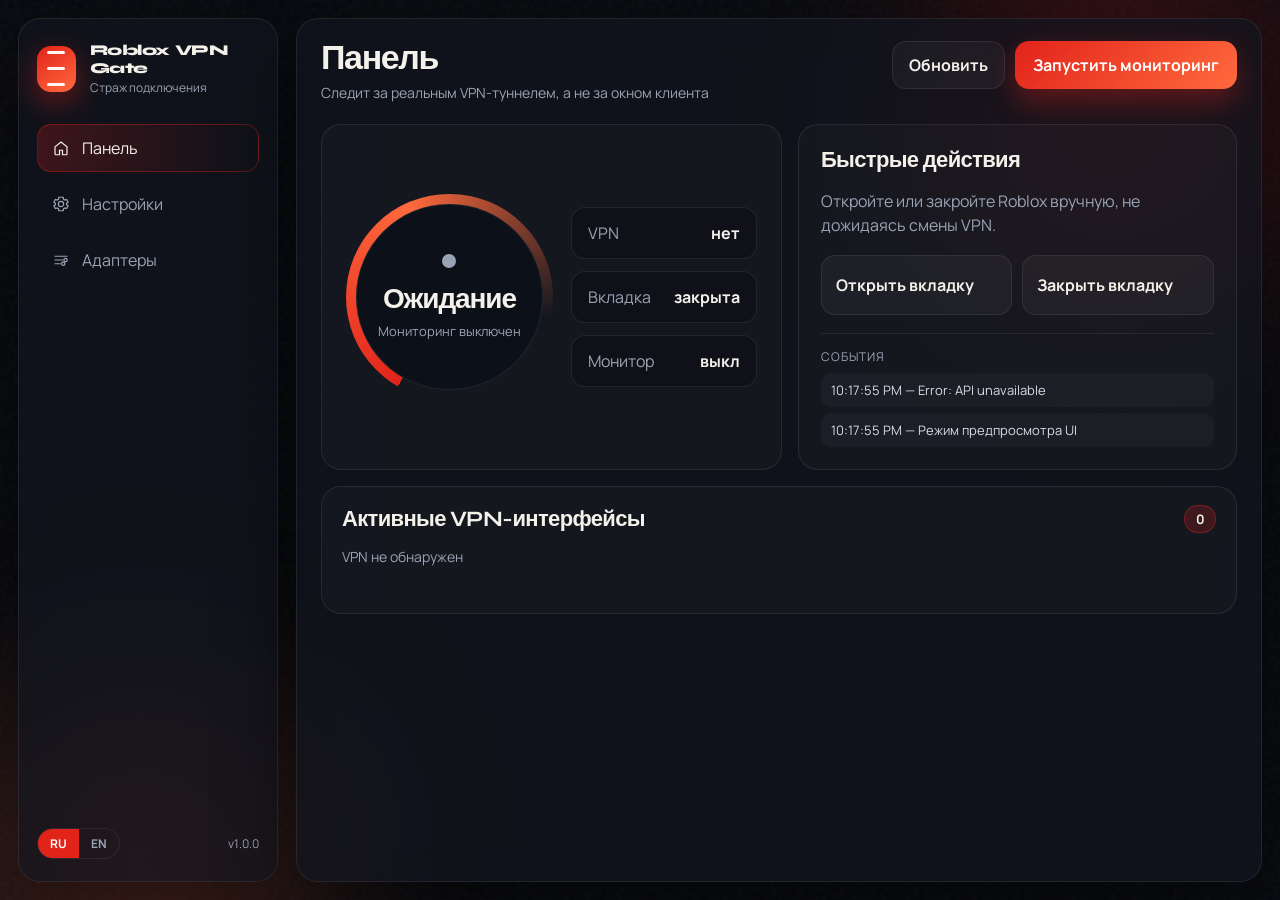
==== ui/index.html @ f5e4d919 "Добавлен Roblox VPN Gate: мониторинг VPN-туннеля и HTML UI. Приложение открывает вкладку Roblox при " ====
<!DOCTYPE html>
<html lang="ru">
<head>
  <meta charset="UTF-8" />
  <meta name="viewport" content="width=device-width, initial-scale=1.0" />
  <title>Roblox VPN Gate</title>
  <link rel="preconnect" href="https://fonts.googleapis.com" />
  <link rel="preconnect" href="https://fonts.gstatic.com" crossorigin />
  <link href="https://fonts.googleapis.com/css2?family=Syne:wght@500;600;700;800&family=Manrope:wght@400;500;600;700&display=swap" rel="stylesheet" />
  <link rel="stylesheet" href="styles.css" />
</head>
<body>
  <div class="noise" aria-hidden="true"></div>
  <div class="orb orb-a" aria-hidden="true"></div>
  <div class="orb orb-b" aria-hidden="true"></div>

  <div class="app">
    <aside class="rail">
      <div class="brand">
        <div class="brand-mark" aria-hidden="true">
          <span></span><span></span><span></span>
        </div>
        <div>
          <div class="brand-name">Roblox VPN Gate</div>
          <div class="brand-sub" id="brandSub">Страж подключения</div>
        </div>
      </div>

      <nav class="nav">
        <button class="nav-btn active" data-view="dashboard" type="button">
          <svg viewBox="0 0 24 24" fill="none"><path d="M4 10.5 12 4l8 6.5V20a1 1 0 0 1-1 1h-5v-6H10v6H5a1 1 0 0 1-1-1v-9.5Z" stroke="currentColor" stroke-width="1.6"/></svg>
          <span data-i18n="nav_dash">Панель</span>
        </button>
        <button class="nav-btn" data-view="settings" type="button">
          <svg viewBox="0 0 24 24" fill="none"><path d="M12 15.5a3.5 3.5 0 1 0 0-7 3.5 3.5 0 0 0 0 7Z" stroke="currentColor" stroke-width="1.6"/><path d="M19.4 13a7.8 7.8 0 0 0 .05-2l2.05-1.55-2-3.46-2.4.8a7.7 7.7 0 0 0-1.73-1L15 3h-6l-.37 2.79a7.7 7.7 0 0 0-1.73 1l-2.4-.8-2 3.46L4.55 11a7.8 7.8 0 0 0 0 2L2.5 14.55l2 3.46 2.4-.8a7.7 7.7 0 0 0 1.73 1L9 21h6l.37-2.79a7.7 7.7 0 0 0 1.73-1l2.4.8 2-3.46L19.4 13Z" stroke="currentColor" stroke-width="1.6"/></svg>
          <span data-i18n="nav_settings">Настройки</span>
        </button>
        <button class="nav-btn" data-view="adapters" type="button">
          <svg viewBox="0 0 24 24" fill="none"><path d="M4 7h16M4 12h10M4 17h7" stroke="currentColor" stroke-width="1.6" stroke-linecap="round"/><circle cx="18" cy="12" r="2.2" stroke="currentColor" stroke-width="1.6"/><circle cx="15" cy="17" r="2.2" stroke="currentColor" stroke-width="1.6"/></svg>
          <span data-i18n="nav_adapters">Адаптеры</span>
        </button>
      </nav>

      <div class="rail-foot">
        <div class="lang-switch" role="group" aria-label="Language">
          <button type="button" data-lang="ru" class="active">RU</button>
          <button type="button" data-lang="en">EN</button>
        </div>
        <div class="version">v1.0.0</div>
      </div>
    </aside>

    <main class="stage">
      <header class="topbar">
        <div>
          <h1 id="viewTitle">Панель</h1>
          <p id="viewHint">Следит за реальным VPN-туннелем, а не за окном клиента</p>
        </div>
        <div class="top-actions">
          <button id="btnRefresh" class="ghost-btn" type="button" data-i18n="refresh">Обновить</button>
          <button id="btnToggleMonitor" class="primary-btn" type="button">Запустить мониторинг</button>
        </div>
      </header>

      <section class="view active" id="view-dashboard">
        <div class="hero-grid">
          <article class="status-panel">
            <div class="status-ring" id="statusRing" data-state="idle">
              <div class="ring-core">
                <div class="pulse"></div>
                <div class="state-label" id="stateLabel">Ожидание</div>
                <div class="state-sub" id="stateSub">Мониторинг выключен</div>
              </div>
            </div>
            <div class="status-meta">
              <div class="meta-row">
                <span data-i18n="meta_vpn">VPN</span>
                <strong id="vpnBadge">—</strong>
              </div>
              <div class="meta-row">
                <span data-i18n="meta_browser">Вкладка</span>
                <strong id="browserBadge">закрыта</strong>
              </div>
              <div class="meta-row">
                <span data-i18n="meta_monitor">Монитор</span>
                <strong id="monitorBadge">выкл</strong>
              </div>
            </div>
          </article>

          <article class="action-panel">
            <h2 data-i18n="quick_title">Быстрые действия</h2>
            <p data-i18n="quick_hint">Откройте или закройте Roblox вручную, не дожидаясь смены VPN.</p>
            <div class="action-row">
              <button id="btnOpen" class="tile-btn" type="button">
                <span data-i18n="open_tab">Открыть вкладку</span>
              </button>
              <button id="btnClose" class="tile-btn danger" type="button">
                <span data-i18n="close_tab">Закрыть вкладку</span>
              </button>
            </div>
            <div class="log-box">
              <div class="log-title" data-i18n="events">События</div>
              <ul id="eventLog"></ul>
            </div>
          </article>
        </div>

        <article class="adapters-live">
          <div class="section-head">
            <h2 data-i18n="active_vpn">Активные VPN-интерфейсы</h2>
            <span class="chip" id="vpnCount">0</span>
          </div>
          <div id="vpnList" class="pill-list empty">
            <div class="empty-note" data-i18n="no_vpn">VPN не обнаружен</div>
          </div>
        </article>
      </section>

      <section class="view" id="view-settings">
        <form id="settingsForm" class="settings-grid" autocomplete="off">
          <label class="field">
            <span data-i18n="set_url">URL для открытия</span>
            <input name="url" type="url" required />
          </label>

          <label class="field">
            <span data-i18n="set_interval">Интервал опроса (сек)</span>
            <input name="poll_interval_sec" type="number" min="0.5" max="30" step="0.1" />
          </label>

          <label class="field">
            <span data-i18n="set_browser">Браузер</span>
            <select name="browser">
              <option value="chrome">Google Chrome</option>
              <option value="edge">Microsoft Edge</option>
            </select>
          </label>

          <label class="field">
            <span data-i18n="set_theme">Тема</span>
            <select name="theme">
              <option value="midnight">Midnight Arena</option>
              <option value="ember">Ember Forge</option>
              <option value="ice">Ice Tunnel</option>
            </select>
          </label>

          <label class="field wide">
            <span data-i18n="set_keywords">Доп. ключевые слова адаптеров (через запятую)</span>
            <input name="custom_adapter_keywords" type="text" placeholder="myvpn, company-tun" />
          </label>

          <label class="field wide">
            <span data-i18n="set_ignore">Игнорировать адаптеры (через запятую)</span>
            <input name="ignore_adapters" type="text" placeholder=" eth0, Wi-Fi" />
          </label>

          <div class="toggles">
            <label class="toggle"><input type="checkbox" name="auto_start_monitor" /><span data-i18n="set_autostart">Автозапуск мониторинга</span></label>
            <label class="toggle"><input type="checkbox" name="open_on_connect" /><span data-i18n="set_open">Открывать вкладку при подключении VPN</span></label>
            <label class="toggle"><input type="checkbox" name="close_on_disconnect" /><span data-i18n="set_close">Закрывать вкладку при отключении VPN</span></label>
            <label class="toggle"><input type="checkbox" name="notify_on_change" /><span data-i18n="set_notify">Показывать события в журнале</span></label>
          </div>

          <div class="form-actions">
            <button type="submit" class="primary-btn" data-i18n="save">Сохранить</button>
            <span id="saveHint" class="save-hint"></span>
          </div>
        </form>
      </section>

      <section class="view" id="view-adapters">
        <div class="section-head">
          <h2 data-i18n="all_adapters">Все сетевые адаптеры</h2>
          <button id="btnScan" class="ghost-btn" type="button" data-i18n="scan">Сканировать</button>
        </div>
        <div id="adapterTable" class="adapter-table"></div>
      </section>
    </main>
  </div>

  <script src="app.js"></script>
</body>
</html>
---- ui/styles.css ----
:root {
  --bg: #07090e;
  --bg-elev: rgba(18, 22, 31, 0.72);
  --line: rgba(255, 255, 255, 0.08);
  --text: #f4f1ea;
  --muted: #9aa3b5;
  --accent: #e2231a;
  --accent-2: #ff6a3d;
  --ok: #3dde9b;
  --warn: #ffc857;
  --danger: #ff4d6d;
  --shadow: 0 30px 80px rgba(0, 0, 0, 0.45);
  --radius: 22px;
  --font-display: "Syne", sans-serif;
  --font-body: "Manrope", sans-serif;
}

html[data-theme="ember"] {
  --bg: #120806;
  --accent: #ff4d1a;
  --accent-2: #ffb347;
  --bg-elev: rgba(36, 16, 10, 0.75);
}

html[data-theme="ice"] {
  --bg: #071018;
  --accent: #2ec5ff;
  --accent-2: #7ef0d4;
  --ok: #7ef0d4;
  --bg-elev: rgba(10, 24, 36, 0.75);
}

* { box-sizing: border-box; }
html, body {
  margin: 0;
  min-height: 100%;
  background: var(--bg);
  color: var(--text);
  font-family: var(--font-body);
  overflow: hidden;
}

body {
  position: relative;
}

.noise {
  pointer-events: none;
  position: fixed;
  inset: 0;
  opacity: 0.05;
  background-image: url("data:image/svg+xml,%3Csvg viewBox='0 0 200 200' xmlns='http://www.w3.org/2000/svg'%3E%3Cfilter id='n'%3E%3CfeTurbulence type='fractalNoise' baseFrequency='0.85' numOctaves='4' stitchTiles='stitch'/%3E%3C/filter%3E%3Crect width='100%25' height='100%25' filter='url(%23n)'/%3E%3C/svg%3E");
  z-index: 0;
}

.orb {
  position: fixed;
  width: 42vw;
  height: 42vw;
  border-radius: 50%;
  filter: blur(80px);
  opacity: 0.35;
  z-index: 0;
  animation: drift 14s ease-in-out infinite alternate;
}
.orb-a {
  top: -12vw;
  right: -8vw;
  background: radial-gradient(circle, var(--accent), transparent 70%);
}
.orb-b {
  bottom: -18vw;
  left: -10vw;
  background: radial-gradient(circle, var(--accent-2), transparent 70%);
  animation-duration: 18s;
}

@keyframes drift {
  from { transform: translate3d(0, 0, 0) scale(1); }
  to { transform: translate3d(-4%, 6%, 0) scale(1.08); }
}

.app {
  position: relative;
  z-index: 1;
  display: grid;
  grid-template-columns: 260px 1fr;
  height: 100vh;
  padding: 18px;
  gap: 18px;
}

.rail, .stage {
  background: var(--bg-elev);
  border: 1px solid var(--line);
  border-radius: var(--radius);
  backdrop-filter: blur(18px);
  box-shadow: var(--shadow);
}

.rail {
  display: flex;
  flex-direction: column;
  padding: 22px 18px;
}

.brand {
  display: flex;
  gap: 14px;
  align-items: center;
  margin-bottom: 28px;
}

.brand-mark {
  width: 46px;
  height: 46px;
  border-radius: 14px;
  background: linear-gradient(145deg, var(--accent), var(--accent-2));
  display: grid;
  place-items: center;
  gap: 3px;
  box-shadow: 0 10px 30px color-mix(in srgb, var(--accent) 45%, transparent);
}
.brand-mark span {
  display: block;
  width: 18px;
  height: 3px;
  background: #fff;
  border-radius: 99px;
  opacity: 0.95;
}

.brand-name {
  font-family: var(--font-display);
  font-weight: 800;
  letter-spacing: -0.03em;
  font-size: 15px;
}
.brand-sub {
  color: var(--muted);
  font-size: 12px;
  margin-top: 2px;
}

.nav {
  display: flex;
  flex-direction: column;
  gap: 8px;
}

.nav-btn {
  appearance: none;
  border: 1px solid transparent;
  background: transparent;
  color: var(--muted);
  display: flex;
  align-items: center;
  gap: 12px;
  padding: 12px 14px;
  border-radius: 14px;
  cursor: pointer;
  font: inherit;
  transition: 0.2s ease;
}
.nav-btn svg { width: 18px; height: 18px; }
.nav-btn:hover { color: var(--text); background: rgba(255,255,255,0.03); }
.nav-btn.active {
  color: var(--text);
  background: linear-gradient(90deg, color-mix(in srgb, var(--accent) 22%, transparent), transparent);
  border-color: color-mix(in srgb, var(--accent) 35%, transparent);
}

.rail-foot {
  margin-top: auto;
  display: flex;
  justify-content: space-between;
  align-items: center;
  gap: 10px;
}
.lang-switch {
  display: inline-flex;
  border: 1px solid var(--line);
  border-radius: 999px;
  overflow: hidden;
}
.lang-switch button {
  border: 0;
  background: transparent;
  color: var(--muted);
  padding: 6px 12px;
  cursor: pointer;
  font: inherit;
  font-size: 12px;
  font-weight: 700;
}
.lang-switch button.active {
  background: var(--accent);
  color: white;
}
.version { color: var(--muted); font-size: 12px; }

.stage {
  padding: 22px 24px 24px;
  overflow: auto;
}

.topbar {
  display: flex;
  justify-content: space-between;
  gap: 16px;
  align-items: flex-start;
  margin-bottom: 22px;
}
.topbar h1 {
  margin: 0;
  font-family: var(--font-display);
  font-size: 34px;
  letter-spacing: -0.04em;
  line-height: 1;
}
.topbar p {
  margin: 8px 0 0;
  color: var(--muted);
  font-size: 14px;
}
.top-actions { display: flex; gap: 10px; flex-wrap: wrap; }

.primary-btn, .ghost-btn, .tile-btn {
  border: 0;
  cursor: pointer;
  font: inherit;
  font-weight: 700;
  border-radius: 14px;
  transition: transform 0.15s ease, box-shadow 0.2s ease, background 0.2s ease;
}
.primary-btn {
  background: linear-gradient(135deg, var(--accent), var(--accent-2));
  color: white;
  padding: 12px 18px;
  box-shadow: 0 12px 28px color-mix(in srgb, var(--accent) 35%, transparent);
}
.primary-btn:hover { transform: translateY(-1px); }
.ghost-btn {
  background: rgba(255,255,255,0.04);
  color: var(--text);
  border: 1px solid var(--line);
  padding: 12px 16px;
}
.ghost-btn:hover { background: rgba(255,255,255,0.07); }

.view { display: none; animation: rise 0.35s ease; }
.view.active { display: block; }

@keyframes rise {
  from { opacity: 0; transform: translateY(8px); }
  to { opacity: 1; transform: none; }
}

.hero-grid {
  display: grid;
  grid-template-columns: 1.05fr 1fr;
  gap: 16px;
  margin-bottom: 16px;
}

.status-panel, .action-panel, .adapters-live, .settings-grid, .adapter-table {
  background: rgba(255,255,255,0.025);
  border: 1px solid var(--line);
  border-radius: 20px;
}

.status-panel {
  padding: 24px;
  display: grid;
  grid-template-columns: 1fr 0.9fr;
  gap: 18px;
  align-items: center;
  min-height: 320px;
}

.status-ring {
  aspect-ratio: 1;
  border-radius: 50%;
  display: grid;
  place-items: center;
  position: relative;
  background:
    radial-gradient(circle at center, rgba(255,255,255,0.03), transparent 55%),
    conic-gradient(from 210deg, var(--accent), var(--accent-2), transparent 70%);
  padding: 3px;
  animation: spinSlow 10s linear infinite;
}
.status-ring::before {
  content: "";
  position: absolute;
  inset: 10px;
  border-radius: 50%;
  background: #0c1018;
  border: 1px solid var(--line);
}
.ring-core {
  position: relative;
  z-index: 1;
  text-align: center;
  padding: 20px;
}
.pulse {
  width: 14px;
  height: 14px;
  border-radius: 50%;
  margin: 0 auto 14px;
  background: var(--muted);
  box-shadow: 0 0 0 0 color-mix(in srgb, var(--muted) 50%, transparent);
}
.status-ring[data-state="connected"] .pulse {
  background: var(--ok);
  animation: pulseOk 1.6s ease-out infinite;
}
.status-ring[data-state="watching"] .pulse {
  background: var(--warn);
  animation: pulseWarn 1.8s ease-out infinite;
}
.status-ring[data-state="idle"] { animation: none; }

@keyframes spinSlow { to { transform: rotate(360deg); } }
@keyframes pulseOk {
  0% { box-shadow: 0 0 0 0 color-mix(in srgb, var(--ok) 55%, transparent); }
  70% { box-shadow: 0 0 0 18px transparent; }
  100% { box-shadow: 0 0 0 0 transparent; }
}
@keyframes pulseWarn {
  0% { box-shadow: 0 0 0 0 color-mix(in srgb, var(--warn) 45%, transparent); }
  70% { box-shadow: 0 0 0 16px transparent; }
  100% { box-shadow: 0 0 0 0 transparent; }
}

.state-label {
  font-family: var(--font-display);
  font-size: 28px;
  font-weight: 800;
  letter-spacing: -0.04em;
}
.state-sub { color: var(--muted); margin-top: 6px; font-size: 13px; }

.status-meta { display: grid; gap: 12px; }
.meta-row {
  display: flex;
  justify-content: space-between;
  gap: 12px;
  padding: 14px 16px;
  border-radius: 14px;
  background: rgba(0,0,0,0.22);
  border: 1px solid var(--line);
}
.meta-row span { color: var(--muted); }
.meta-row strong { font-weight: 700; }

.action-panel { padding: 22px; }
.action-panel h2, .adapters-live h2, .section-head h2 {
  margin: 0;
  font-family: var(--font-display);
  letter-spacing: -0.03em;
  font-size: 22px;
}
.action-panel p { color: var(--muted); line-height: 1.5; }
.action-row { display: grid; grid-template-columns: 1fr 1fr; gap: 10px; margin: 18px 0; }
.tile-btn {
  padding: 18px 14px;
  background: rgba(255,255,255,0.04);
  color: var(--text);
  border: 1px solid var(--line);
  text-align: left;
}
.tile-btn:hover {
  border-color: color-mix(in srgb, var(--accent) 50%, transparent);
  background: color-mix(in srgb, var(--accent) 12%, transparent);
}
.tile-btn.danger:hover {
  border-color: color-mix(in srgb, var(--danger) 50%, transparent);
  background: color-mix(in srgb, var(--danger) 12%, transparent);
}

.log-box {
  border-top: 1px solid var(--line);
  padding-top: 14px;
}
.log-title {
  font-size: 12px;
  text-transform: uppercase;
  letter-spacing: 0.08em;
  color: var(--muted);
  margin-bottom: 8px;
}
#eventLog {
  list-style: none;
  margin: 0;
  padding: 0;
  max-height: 150px;
  overflow: auto;
  display: grid;
  gap: 6px;
}
#eventLog li {
  font-size: 13px;
  color: #d7dbe7;
  padding: 8px 10px;
  border-radius: 10px;
  background: rgba(255,255,255,0.03);
}

.adapters-live { padding: 18px 20px; }
.section-head {
  display: flex;
  justify-content: space-between;
  align-items: center;
  gap: 12px;
  margin-bottom: 14px;
}
.chip {
  min-width: 32px;
  height: 28px;
  padding: 0 10px;
  border-radius: 999px;
  display: inline-grid;
  place-items: center;
  background: color-mix(in srgb, var(--accent) 20%, transparent);
  border: 1px solid color-mix(in srgb, var(--accent) 40%, transparent);
  font-weight: 700;
  font-size: 13px;
}
.pill-list {
  display: flex;
  flex-wrap: wrap;
  gap: 8px;
  min-height: 48px;
}
.pill-list.empty .empty-note { color: var(--muted); font-size: 14px; }
.pill {
  padding: 10px 14px;
  border-radius: 999px;
  background: rgba(61, 222, 155, 0.1);
  border: 1px solid rgba(61, 222, 155, 0.35);
  font-size: 13px;
}

.settings-grid {
  padding: 22px;
  display: grid;
  grid-template-columns: 1fr 1fr;
  gap: 16px;
}
.field {
  display: grid;
  gap: 8px;
  font-size: 13px;
  color: var(--muted);
}
.field.wide { grid-column: 1 / -1; }
.field input, .field select {
  width: 100%;
  border-radius: 12px;
  border: 1px solid var(--line);
  background: rgba(0,0,0,0.28);
  color: var(--text);
  padding: 12px 14px;
  font: inherit;
  outline: none;
}
.field input:focus, .field select:focus {
  border-color: color-mix(in srgb, var(--accent) 55%, transparent);
  box-shadow: 0 0 0 3px color-mix(in srgb, var(--accent) 18%, transparent);
}
.toggles {
  grid-column: 1 / -1;
  display: grid;
  gap: 10px;
}
.toggle {
  display: flex;
  align-items: center;
  gap: 10px;
  padding: 12px 14px;
  border-radius: 12px;
  background: rgba(255,255,255,0.03);
  border: 1px solid var(--line);
  color: var(--text);
  cursor: pointer;
}
.toggle input { accent-color: var(--accent); width: 16px; height: 16px; }
.form-actions {
  grid-column: 1 / -1;
  display: flex;
  align-items: center;
  gap: 14px;
  margin-top: 4px;
}
.save-hint { color: var(--ok); font-size: 13px; min-height: 1em; }

.adapter-table {
  padding: 8px;
}
.adapter-row {
  display: grid;
  grid-template-columns: 1.4fr 0.5fr 1.4fr;
  gap: 10px;
  padding: 14px 16px;
  border-bottom: 1px solid var(--line);
  font-size: 13px;
}
.adapter-row:last-child { border-bottom: 0; }
.adapter-row .up { color: var(--ok); font-weight: 700; }
.adapter-row .down { color: var(--muted); }
.adapter-row .addrs { color: var(--muted); word-break: break-all; }

@media (max-width: 980px) {
  .app { grid-template-columns: 1fr; height: auto; overflow: auto; }
  .hero-grid, .status-panel, .settings-grid, .action-row { grid-template-columns: 1fr; }
  body { overflow: auto; }
}
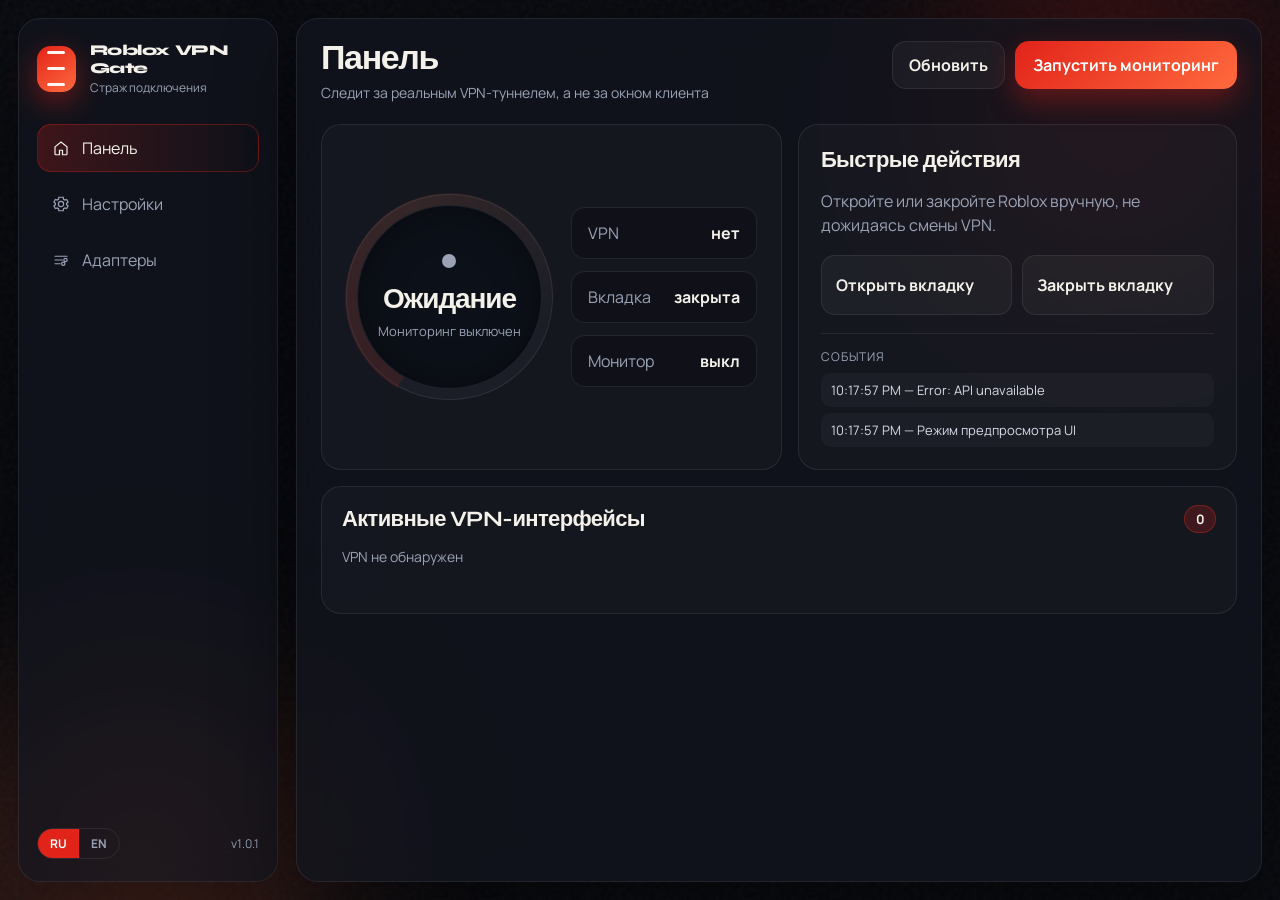
==== commit 822f6a35: "VPN определяется по маршруту по умолчанию, скрины на сайте уменьшены. Radmin и всегда включённые ада" ====
--- a/ui/index.html
+++ b/ui/index.html
@@ -46,7 +46,7 @@
           <button type="button" data-lang="ru" class="active">RU</button>
           <button type="button" data-lang="en">EN</button>
         </div>
-        <div class="version">v1.0.0</div>
+        <div class="version">v1.0.1</div>
       </div>
     </aside>
 
--- a/ui/styles.css
+++ b/ui/styles.css
@@ -284,11 +284,33 @@
   display: grid;
   place-items: center;
   position: relative;
-  background:
-    radial-gradient(circle at center, rgba(255,255,255,0.03), transparent 55%),
-    conic-gradient(from 210deg, var(--accent), var(--accent-2), transparent 70%);
-  padding: 3px;
-  animation: spinSlow 10s linear infinite;
+  isolation: isolate;
+  /* Static soft rim — text stays upright; only ::after spins */
+  background: rgba(255, 255, 255, 0.03);
+  border: 1px solid var(--line);
+}
+.status-ring::after {
+  content: "";
+  position: absolute;
+  inset: -2px;
+  border-radius: 50%;
+  background: conic-gradient(
+    from 0deg,
+    transparent 0deg,
+    transparent 210deg,
+    var(--accent) 260deg,
+    var(--accent-2) 310deg,
+    transparent 360deg
+  );
+  z-index: 0;
+  opacity: 0.35;
+  pointer-events: none;
+  will-change: transform;
+}
+.status-ring[data-state="watching"]::after,
+.status-ring[data-state="connected"]::after {
+  opacity: 1;
+  animation: spinSlow 4.5s linear infinite;
 }
 .status-ring::before {
   content: "";
@@ -297,12 +319,15 @@
   border-radius: 50%;
   background: #0c1018;
   border: 1px solid var(--line);
+  z-index: 1;
+  box-shadow: inset 0 0 40px rgba(0, 0, 0, 0.35);
 }
 .ring-core {
   position: relative;
-  z-index: 1;
+  z-index: 2;
   text-align: center;
   padding: 20px;
+  transform: none !important;
 }
 .pulse {
   width: 14px;
@@ -320,9 +345,21 @@
   background: var(--warn);
   animation: pulseWarn 1.8s ease-out infinite;
 }
-.status-ring[data-state="idle"] { animation: none; }
-
-@keyframes spinSlow { to { transform: rotate(360deg); } }
+.status-ring[data-state="idle"]::after {
+  animation: none;
+  opacity: 0.25;
+  background: conic-gradient(
+    from 210deg,
+    color-mix(in srgb, var(--accent) 55%, transparent),
+    color-mix(in srgb, var(--accent-2) 45%, transparent),
+    transparent 70%
+  );
+}
+
+@keyframes spinSlow {
+  from { transform: rotate(0deg); }
+  to { transform: rotate(360deg); }
+}
 @keyframes pulseOk {
   0% { box-shadow: 0 0 0 0 color-mix(in srgb, var(--ok) 55%, transparent); }
   70% { box-shadow: 0 0 0 18px transparent; }
